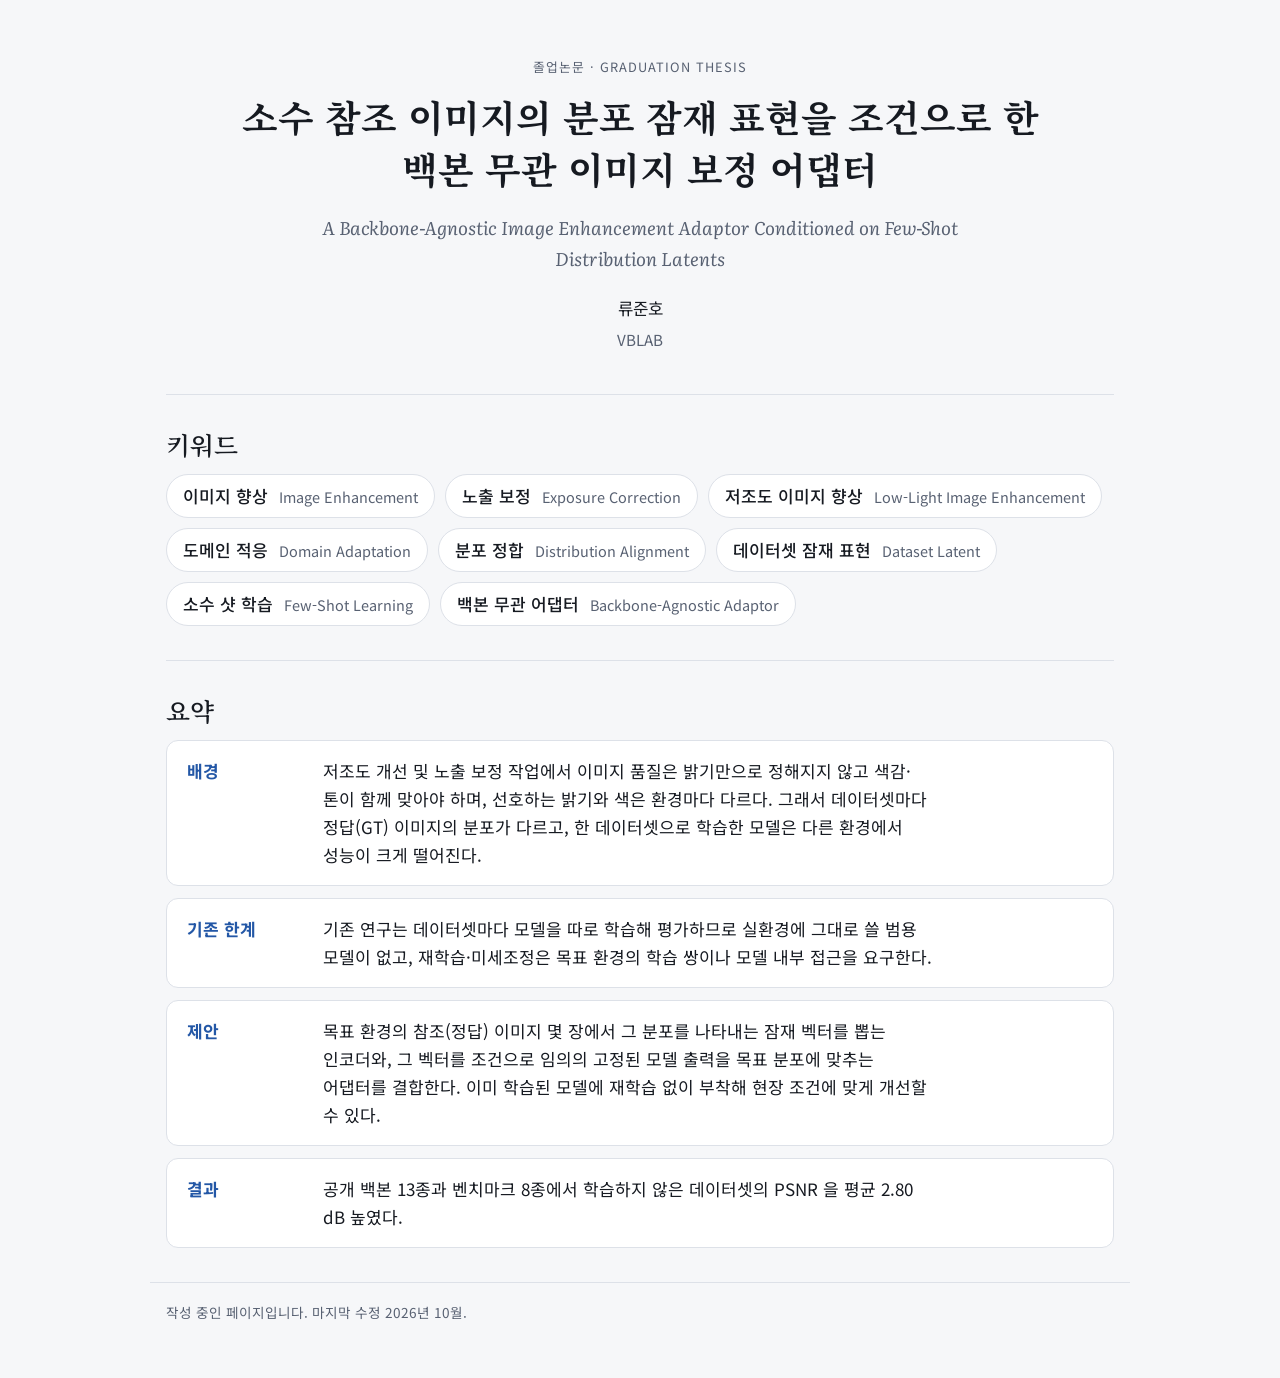
==== index.html @ 2664ee7e "Add thesis project page" ====
<!doctype html>
<html lang="ko">
<head>
<meta charset="utf-8">
<meta name="viewport" content="width=device-width, initial-scale=1">
<title>분포 잠재 표현 기반 이미지 보정 어댑터</title>
<meta name="description" content="소수 참조 이미지의 분포 잠재 표현을 조건으로 한 백본 무관 이미지 보정 어댑터 — 류준호 (VBLAB) 졸업논문 프로젝트 페이지">
<link rel="preconnect" href="https://fonts.googleapis.com">
<link rel="preconnect" href="https://fonts.gstatic.com" crossorigin>
<link rel="stylesheet" href="https://fonts.googleapis.com/css2?family=Literata:opsz,wght@7..72,500;7..72,600&family=Noto+Sans+KR:wght@400;500;700&family=Noto+Serif+KR:wght@600;700&display=swap">
<link rel="stylesheet" href="static/css/style.css">
</head>
<body>
<header class="hero">
  <div class="wrap">
    <p class="eyebrow">졸업논문 · Graduation Thesis</p>
    <h1 class="title-ko">소수 참조 이미지의 분포 잠재 표현을 조건으로 한<br>백본 무관 이미지 보정 어댑터</h1>
    <p class="title-en">A Backbone-Agnostic Image Enhancement Adaptor Conditioned on Few-Shot Distribution Latents</p>
    <p class="authors">류준호</p>
    <p class="affil">VBLAB</p>
  </div>
</header>

<main class="wrap">
  <section id="keywords" aria-labelledby="kw-h">
    <h2 id="kw-h">키워드</h2>
    <ul class="chips">
      <li>이미지 향상 <span>Image Enhancement</span></li>
      <li>노출 보정 <span>Exposure Correction</span></li>
      <li>저조도 이미지 향상 <span>Low-Light Image Enhancement</span></li>
      <li>도메인 적응 <span>Domain Adaptation</span></li>
      <li>분포 정합 <span>Distribution Alignment</span></li>
      <li>데이터셋 잠재 표현 <span>Dataset Latent</span></li>
      <li>소수 샷 학습 <span>Few-Shot Learning</span></li>
      <li>백본 무관 어댑터 <span>Backbone-Agnostic Adaptor</span></li>
    </ul>
  </section>

  <section id="summary" aria-labelledby="sum-h">
    <h2 id="sum-h">요약</h2>
    <dl class="summary">
      <div>
        <dt>배경</dt>
        <dd>저조도 개선 및 노출 보정 작업에서 이미지 품질은 밝기만으로 정해지지 않고 색감·톤이 함께 맞아야 하며, 선호하는 밝기와 색은 환경마다 다르다. 그래서 데이터셋마다 정답(GT) 이미지의 분포가 다르고, 한 데이터셋으로 학습한 모델은 다른 환경에서 성능이 크게 떨어진다.</dd>
      </div>
      <div>
        <dt>기존 한계</dt>
        <dd>기존 연구는 데이터셋마다 모델을 따로 학습해 평가하므로 실환경에 그대로 쓸 범용 모델이 없고, 재학습·미세조정은 목표 환경의 학습 쌍이나 모델 내부 접근을 요구한다.</dd>
      </div>
      <div>
        <dt>제안</dt>
        <dd>목표 환경의 참조(정답) 이미지 몇 장에서 그 분포를 나타내는 잠재 벡터를 뽑는 인코더와, 그 벡터를 조건으로 임의의 고정된 모델 출력을 목표 분포에 맞추는 어댑터를 결합한다. 이미 학습된 모델에 재학습 없이 부착해 현장 조건에 맞게 개선할 수 있다.</dd>
      </div>
      <div>
        <dt>결과</dt>
        <dd>공개 백본 13종과 벤치마크 8종에서 학습하지 않은 데이터셋의 PSNR 을 평균 2.80 dB 높였다.</dd>
      </div>
    </dl>
  </section>
</main>

<footer class="wrap foot">
  <p>작성 중인 페이지입니다. 마지막 수정 <time datetime="2026-10-06">2026년 10월</time>.</p>
</footer>
</body>
</html>
---- static/css/style.css ----
:root {
  --bg: #f6f7f9;
  --surface: #ffffff;
  --ink: #161a21;
  --muted: #586172;
  --line: #dde1e8;
  --accent: #2357a6;
  --accent-soft: #e7eef9;
  --pos: #1b7a4b;
  --todo: #b4541a;
  --frozen: #7a8291;
  --frozen-bg: #eef0f3;
  --learned: #6a4fc0;
  --learned-bg: #efebfb;
  --analytic: #12806e;
  --analytic-bg: #e3f4f0;
  --font-display: "Literata", Georgia, "Times New Roman", serif;
  --font-body: "Public Sans", system-ui, -apple-system, "Segoe UI", sans-serif;
  --font-mono: "JetBrains Mono", ui-monospace, Consolas, monospace;
}
@media (prefers-color-scheme: dark) {
  :root:not([data-theme="light"]) {
    --bg: #0f1217;
    --surface: #171b22;
    --ink: #e6e9ef;
    --muted: #9ba4b3;
    --line: #2a303a;
    --accent: #82aef0;
    --accent-soft: #1b2535;
    --pos: #5bc98d;
    --todo: #f0a46a;
    --frozen: #9aa3b2;
    --frozen-bg: #20252e;
    --learned: #ab96ef;
    --learned-bg: #261f3d;
    --analytic: #52c4ad;
    --analytic-bg: #15302b;
  }
}
:root[data-theme="dark"] {
  --bg: #0f1217;
  --surface: #171b22;
  --ink: #e6e9ef;
  --muted: #9ba4b3;
  --line: #2a303a;
  --accent: #82aef0;
  --accent-soft: #1b2535;
  --pos: #5bc98d;
  --todo: #f0a46a;
  --frozen: #9aa3b2;
  --frozen-bg: #20252e;
  --learned: #ab96ef;
  --learned-bg: #261f3d;
  --analytic: #52c4ad;
  --analytic-bg: #15302b;
}

* { box-sizing: border-box; }
html { -webkit-text-size-adjust: 100%; }
body {
  margin: 0;
  background: var(--bg);
  color: var(--ink);
  font: 400 17px/1.65 var(--font-body);
}
.wrap { max-width: 980px; margin: 0 auto; padding: 0 16px; }
h1, h2, h3 { font-family: var(--font-display); font-weight: 600; text-wrap: balance; line-height: 1.25; }
h1 { font-size: clamp(1.7rem, 4vw, 2.5rem); margin: 0 0 18px; }
h2 { font-size: 1.55rem; margin: 0 0 14px; }
h3 { font-size: 1.12rem; margin: 0 0 8px; }
p { margin: 0 0 14px; }
a { color: var(--accent); }
code { font-family: var(--font-mono); font-size: 0.9em; }
:focus-visible { outline: 2px solid var(--accent); outline-offset: 2px; }

.hero { padding: 56px 0 28px; text-align: center; }
.eyebrow { font-size: 0.8rem; letter-spacing: 0.08em; text-transform: uppercase; color: var(--muted); margin-bottom: 14px; }
.authors { font-size: 1.05rem; margin-bottom: 4px; }
.affil { color: var(--muted); font-size: 0.95rem; }
.todo { color: var(--todo); }
.links { display: flex; flex-wrap: wrap; gap: 10px; justify-content: center; margin-top: 22px; }
.btn {
  display: inline-block; padding: 9px 18px; border-radius: 999px;
  background: var(--ink); color: var(--bg); text-decoration: none; font-weight: 500; font-size: 0.95rem;
}
.btn.is-disabled { background: var(--surface); color: var(--muted); border: 1px solid var(--line); cursor: default; }

main section { padding: 34px 0; border-top: 1px solid var(--line); }
.tldr { border-top: 0; padding-top: 6px; }
.tldr p { max-width: 68ch; margin: 0 auto; font-size: 1.1rem; text-align: center; }
#abstract p, #results > p, #limits ul { max-width: 72ch; }

figure { margin: 0; }
figcaption { color: var(--muted); font-size: 0.92rem; margin-top: 10px; max-width: 72ch; }
.teaser { background: var(--surface); border: 1px solid var(--line); border-radius: 14px; padding: 18px; margin: 18px 0 8px; }
.teaser svg { width: 100%; height: auto; display: block; font-family: var(--font-body); }
.teaser .band { fill: none; stroke: var(--line); stroke-dasharray: 4 4; }
.teaser .box { fill: none; stroke: var(--muted); stroke-width: 0.7; }
.teaser .n-frozen { fill: var(--frozen-bg); stroke: var(--frozen); stroke-width: 0.6; }
.teaser .n-learned { fill: var(--learned-bg); stroke: var(--learned); stroke-width: 0.6; }
.teaser .n-analytic { fill: var(--analytic-bg); stroke: var(--analytic); stroke-width: 0.6; }
.teaser .ln { stroke: var(--muted); stroke-width: 1.3; fill: none; }
.teaser .tt { fill: var(--ink); font-size: 13.5px; font-weight: 600; }
.teaser .sub, .teaser .lab { fill: var(--muted); font-size: 11.5px; }

.cards { display: grid; grid-template-columns: repeat(auto-fit, minmax(260px, 1fr)); gap: 16px; margin-bottom: 26px; }
.card { background: var(--surface); border: 1px solid var(--line); border-radius: 12px; padding: 18px 20px; }
.card p { font-size: 0.97rem; }
.card p:last-child { margin-bottom: 0; }
.wide img, .pair img { width: 100%; height: auto; display: block; border-radius: 10px; border: 1px solid var(--line); background: #fff; }
.wide { margin-bottom: 26px; }
.pair { display: grid; grid-template-columns: repeat(auto-fit, minmax(300px, 1fr)); gap: 18px; }

.table-scroll { overflow-x: auto; margin: 6px 0 14px; border: 1px solid var(--line); border-radius: 12px; background: var(--surface); }
table { border-collapse: collapse; width: 100%; min-width: 640px; font-size: 0.95rem; }
th, td { padding: 9px 14px; text-align: right; border-bottom: 1px solid var(--line); white-space: nowrap; }
td { font-family: var(--font-mono); font-variant-numeric: tabular-nums; font-size: 0.9rem; }
thead th { font-weight: 600; color: var(--muted); font-size: 0.85rem; background: var(--accent-soft); }
tbody th, tfoot th, thead th:first-child { text-align: left; font-weight: 500; }
tfoot th, tfoot td { border-bottom: 0; font-weight: 600; }
td.pos { color: var(--pos); font-weight: 500; }
tr.prelim td, tr.prelim th { color: var(--muted); }
.tag { font-family: var(--font-body); font-size: 0.72rem; border: 1px solid var(--line); border-radius: 999px; padding: 1px 7px; margin-left: 6px; }
.note { color: var(--muted); font-size: 0.93rem; }
#limits li { margin-bottom: 8px; }

pre { background: var(--surface); border: 1px solid var(--line); border-radius: 12px; padding: 16px; overflow-x: auto; font-size: 0.85rem; line-height: 1.5; }
.foot { color: var(--muted); font-size: 0.85rem; padding-top: 18px; padding-bottom: 40px; border-top: 1px solid var(--line); }

/* 졸업논문 페이지 (한국어) */
html[lang="ko"] body { font-family: "Noto Sans KR", var(--font-body); word-break: keep-all; }
.title-ko { font-family: "Noto Serif KR", var(--font-display); font-weight: 700; font-size: clamp(1.55rem, 3.6vw, 2.3rem); line-height: 1.4; }
.title-en { font-family: var(--font-display); font-style: italic; color: var(--muted); font-size: clamp(1rem, 2vw, 1.15rem); max-width: 60ch; margin: 0 auto 22px; }
html[lang="ko"] h2 { font-family: "Noto Serif KR", var(--font-display); }
.chips { list-style: none; margin: 0; padding: 0; display: flex; flex-wrap: wrap; gap: 10px; }
.chips li { background: var(--surface); border: 1px solid var(--line); border-radius: 999px; padding: 7px 16px; font-weight: 500; }
.chips li span { color: var(--muted); font-weight: 400; font-size: 0.85em; margin-left: 6px; }
.summary { margin: 0; display: grid; gap: 12px; }
.summary div { display: grid; grid-template-columns: 7.5rem 1fr; gap: 16px; background: var(--surface); border: 1px solid var(--line); border-radius: 12px; padding: 16px 20px; }
.summary dt { font-weight: 700; color: var(--accent); }
.summary dd { margin: 0; max-width: 68ch; }

@media (max-width: 600px) {
  .summary div { grid-template-columns: 1fr; gap: 4px; }
  body { font-size: 16px; }
  .hero { padding-top: 36px; }
  .teaser { padding: 10px; }
}
@media (prefers-reduced-motion: reduce) { * { scroll-behavior: auto !important; } }
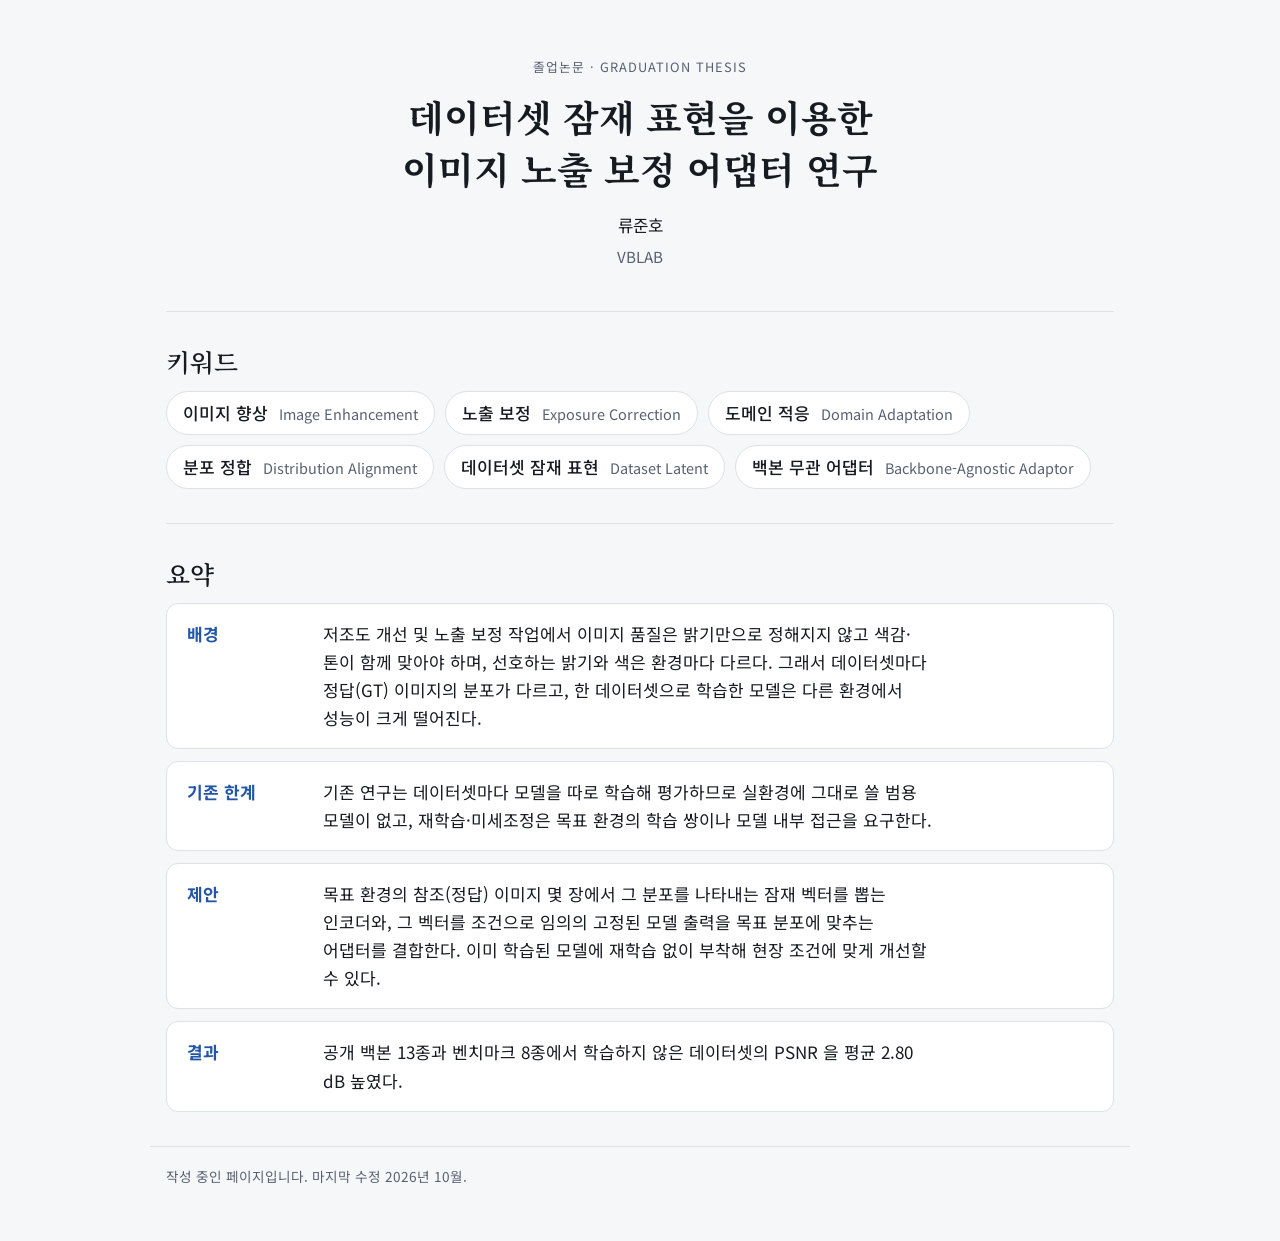
==== commit e99029e0: "제목 변경, 영어 제목·키워드 2개 삭제" ====
--- a/index.html
+++ b/index.html
@@ -3,8 +3,8 @@
 <head>
 <meta charset="utf-8">
 <meta name="viewport" content="width=device-width, initial-scale=1">
-<title>분포 잠재 표현 기반 이미지 보정 어댑터</title>
-<meta name="description" content="소수 참조 이미지의 분포 잠재 표현을 조건으로 한 백본 무관 이미지 보정 어댑터 — 류준호 (VBLAB) 졸업논문 프로젝트 페이지">
+<title>데이터셋 잠재 표현을 이용한 이미지 노출 보정 어댑터 연구</title>
+<meta name="description" content="데이터셋 잠재 표현을 이용한 이미지 노출 보정 어댑터 연구 — 류준호 (VBLAB) 졸업논문 프로젝트 페이지">
 <link rel="preconnect" href="https://fonts.googleapis.com">
 <link rel="preconnect" href="https://fonts.gstatic.com" crossorigin>
 <link rel="stylesheet" href="https://fonts.googleapis.com/css2?family=Literata:opsz,wght@7..72,500;7..72,600&family=Noto+Sans+KR:wght@400;500;700&family=Noto+Serif+KR:wght@600;700&display=swap">
@@ -14,8 +14,7 @@
 <header class="hero">
   <div class="wrap">
     <p class="eyebrow">졸업논문 · Graduation Thesis</p>
-    <h1 class="title-ko">소수 참조 이미지의 분포 잠재 표현을 조건으로 한<br>백본 무관 이미지 보정 어댑터</h1>
-    <p class="title-en">A Backbone-Agnostic Image Enhancement Adaptor Conditioned on Few-Shot Distribution Latents</p>
+    <h1 class="title-ko">데이터셋 잠재 표현을 이용한<br>이미지 노출 보정 어댑터 연구</h1>
     <p class="authors">류준호</p>
     <p class="affil">VBLAB</p>
   </div>
@@ -27,11 +26,9 @@
     <ul class="chips">
       <li>이미지 향상 <span>Image Enhancement</span></li>
       <li>노출 보정 <span>Exposure Correction</span></li>
-      <li>저조도 이미지 향상 <span>Low-Light Image Enhancement</span></li>
       <li>도메인 적응 <span>Domain Adaptation</span></li>
       <li>분포 정합 <span>Distribution Alignment</span></li>
       <li>데이터셋 잠재 표현 <span>Dataset Latent</span></li>
-      <li>소수 샷 학습 <span>Few-Shot Learning</span></li>
       <li>백본 무관 어댑터 <span>Backbone-Agnostic Adaptor</span></li>
     </ul>
   </section>
